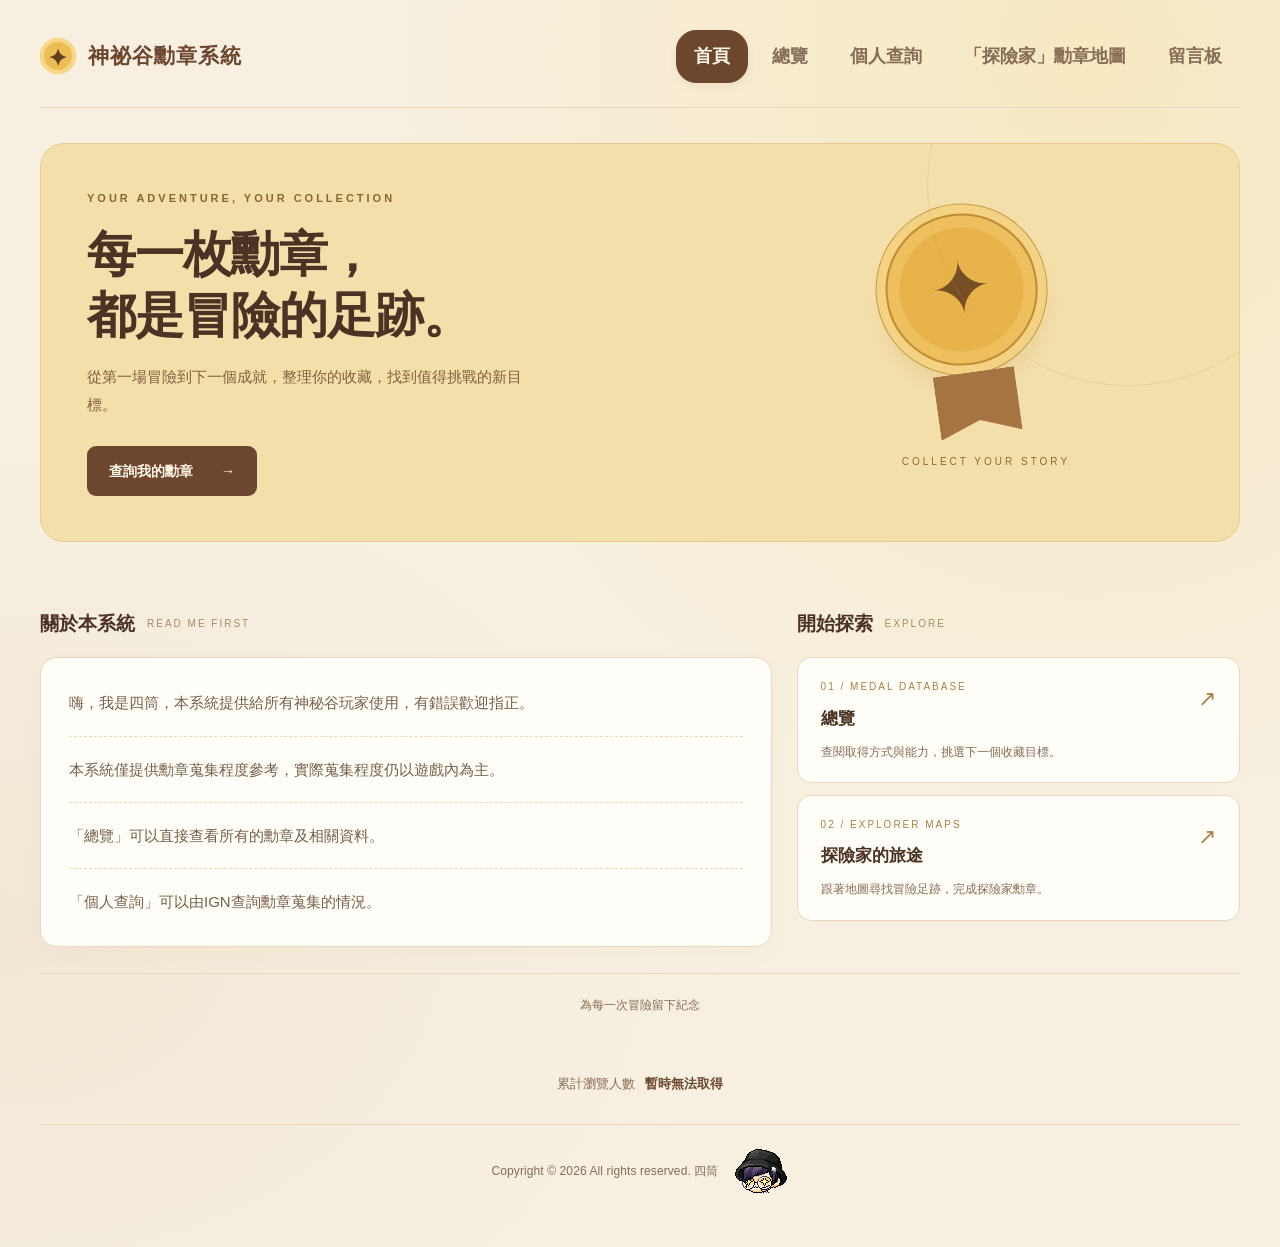
==== site/index.html @ df6f24a9 "Publish frontend only; keep backend private" ====
<!doctype html><html lang="zh-Hant"><head><meta charset="utf-8"><meta name="viewport" content="width=device-width,initial-scale=1"><title>首頁 · 神秘谷勳章</title><link rel="stylesheet" href="pages.css"><style>.intro{background:white;border:1px solid #dfe6dc;border-radius:12px;padding:20px 28px;margin-top:24px;max-width:1000px}.intro p{white-space:pre-wrap;color:#26352f;margin:16px 0}</style><script src="api-config.js"></script><link rel="stylesheet" href="theme.css"></head><body><main><div class="top"><span class="brand">神祕谷勳章系統</span><nav class="page-nav" aria-label="頁面切換"><a href="index.html" aria-current="page">首頁</a><a href="medals.html">總覽</a><a href="sheet-3.html">個人查詢</a><a href="sheet-4.html">「探險家」勳章地圖</a><a href="guestbook.html">留言板</a></nav></div><section class="home-hero"><div><div class="kicker">YOUR ADVENTURE, YOUR COLLECTION</div><h1>每一枚勳章，<br>都是冒險的足跡。</h1><p>從第一場冒險到下一個成就，整理你的收藏，找到值得挑戰的新目標。</p><a class="cta" href="sheet-3.html">查詢我的勳章 <span>→</span></a></div><div class="home-seal" aria-hidden="true"><div class="seal-face">✦</div><div class="seal-ribbon"></div><div class="seal-caption">COLLECT YOUR STORY</div></div></section><div class="home-layout"><div><h2 class="section-heading">關於本系統 <span>READ ME FIRST</span></h2><section class="intro" aria-label="說明"><p>嗨，我是四筒，本系統提供給所有神秘谷玩家使用，有錯誤歡迎指正。</p><p>本系統僅提供勳章蒐集程度參考，實際蒐集程度仍以遊戲內為主。</p><p>「總覽」可以直接查看所有的勳章及相關資料。</p><p>「個人查詢」可以由IGN查詢勳章蒐集的情況。</p></section></div><aside><h2 class="section-heading">開始探索 <span>EXPLORE</span></h2><div class="quick-links"><a class="quick-card" href="medals.html"><small>01 / MEDAL DATABASE</small><strong>總覽</strong><p>查閱取得方式與能力，挑選下一個收藏目標。</p></a><a class="quick-card" href="sheet-4.html"><small>02 / EXPLORER MAPS</small><strong>探險家的旅途</strong><p>跟著地圖尋找冒險足跡，完成探險家勳章。</p></a></div></aside></div><footer>為每一次冒險留下紀念</footer><!-- visitor-counter --><div class="visitor-counter" title="依瀏覽器識別累計；重新整理與切換頁面不重複計算。">累計瀏覽人數 <span id="visitor-count" aria-live="polite">載入中…</span></div><!-- /visitor-counter --><!-- copyright --><footer class="copyright-mark"><span class="copyright-text">Copyright &copy; 2026 All rights reserved. 四筒</span><img src="copyright.png" alt="四筒角色圖片" width="54" height="44" loading="lazy"></footer><!-- /copyright --></main><script src="site-features.js" defer></script></body></html>
---- site/pages.css ----
*{box-sizing:border-box}body{margin:0;background:#f4f6f2;color:#26352f;font-family:system-ui,"Microsoft JhengHei",sans-serif}main{max-width:1600px;margin:auto;padding:32px 24px}h1{margin:22px 0 12px;font-size:30px}p,footer{color:#637268;line-height:1.8}.top{display:flex;justify-content:space-between;align-items:center;gap:20px}.brand{font-size:13px;color:#527260;letter-spacing:2px}nav{display:flex;justify-content:flex-end;position:relative;z-index:10}summary{cursor:pointer;list-style:none;padding:11px 18px;background:white;border:1px solid #cbd7cb;border-radius:8px}.menu{position:absolute;right:0;top:48px;min-width:235px;background:white;padding:8px;box-shadow:0 10px 30px #26352f25;border:1px solid #dfe6dc;border-radius:10px}.menu a{display:block;padding:10px;border-radius:6px;color:#26352f;text-decoration:none}.menu a:hover,.menu a[aria-current]{background:#e9f0e6}.sheet{overflow:auto;background:white;border:1px solid #dfe6dc;border-radius:12px;margin-top:20px;max-height:78vh}table{border-collapse:collapse;font-size:14px}td{border:1px solid #e0e6dd;padding:10px;white-space:pre-wrap;min-width:64px;max-width:750px;vertical-align:top;line-height:1.65}tr:first-child td{background:#e9f0e6;font-weight:600}img{max-width:750px;height:auto;display:block;margin:6px 0}a{color:#326e50}input{font:inherit;padding:11px 14px;border:1px solid #cbd7cb;border-radius:8px;width:min(100%,480px)}footer{font-size:12px;margin-top:16px}@media(max-width:600px){main{padding:20px 12px}.brand{letter-spacing:0}h1{font-size:25px}img{max-width:85vw}}
---- site/theme.css ----
:root{color-scheme:light;--ink:#4b3225;--muted:#856d57;--line:#e7d8bf;--paper:#fffdf7;--gold:#e8ae36;--coffee:#6d462f}
body .table-wrap table,body.character-page .sheet table{font-size:16px}body .table-wrap th,body .table-wrap td,body.character-page .sheet th,body.character-page .sheet td{text-align:center;vertical-align:middle;line-height:1.85;padding:16px 18px}body .table-wrap th,body.character-page .sheet th{font-size:16px;font-weight:700}body.character-page #results td:last-child{white-space:pre-line;line-height:1.9}@media(max-width:520px){body .table-wrap table,body.character-page .sheet table{font-size:15px}body .table-wrap th,body.character-page .sheet th{font-size:15px}}
body h1.centered-page-title{text-align:center;font-size:44px;letter-spacing:2px;margin:32px 0 36px;line-height:1.4}@media(max-width:520px){body h1.centered-page-title{font-size:34px;margin:26px 0 28px}}
#body tr:first-child td,#results tr:first-child td{background:transparent;color:inherit;font-weight:inherit}#body tr:first-child td:nth-child(2),#results tr:first-child td:nth-child(2){font-weight:650}#body tr:first-child:hover td,#results tr:first-child:hover td{background:#fcf5e4}
html body{font-family:"Microsoft JhengHei","PingFang TC","Noto Sans TC","Segoe UI",sans-serif;font-size:15px;line-height:1.75;-webkit-font-smoothing:antialiased}body table{font-size:14px;letter-spacing:.15px}body th{font-weight:700;letter-spacing:.4px}body p{font-size:15px;line-height:1.9}body h1{font-weight:750;line-height:1.35}body .page-nav a{font-size:14px;font-weight:600}body input,body select,body button{font-family:inherit;font-size:14px}body .intro p{font-size:15px;line-height:1.95}footer.copyright-mark{flex-wrap:nowrap;white-space:nowrap;gap:12px}footer.copyright-mark .copyright-text{font-size:12px;line-height:1.5;letter-spacing:.1px}footer.copyright-mark img{flex:0 0 auto}.character-page main{max-width:1600px}.character-page .sheet{max-height:88vh;min-height:420px}.character-page .sheet table{width:100%;min-width:1150px}.character-page #results td:last-child{white-space:pre-line;min-width:130px;line-height:1.95;font-variant-numeric:tabular-nums}.character-page #results td:nth-child(4){min-width:340px;max-width:520px}@media(max-width:520px){footer.copyright-mark{gap:6px}footer.copyright-mark .copyright-text{font-size:9px;letter-spacing:0}footer.copyright-mark img{width:36px;height:auto}.character-page .sheet{min-height:340px}body .page-nav a{font-size:12px}body h1{line-height:1.4}}
.medal-picture{min-width:125px!important;width:145px;vertical-align:middle;text-align:center}.medal-picture img{display:block;width:auto;height:auto;max-width:180px;max-height:64px;margin:0 auto;image-rendering:pixelated}.table-wrap td:nth-child(2){min-width:180px;max-width:300px;white-space:normal;font-weight:650}.table-wrap td:nth-child(3){min-width:340px;max-width:550px;white-space:pre-wrap}#results td:nth-child(2){min-width:180px;font-weight:650}#results td:nth-child(3){min-width:100px}#results td:nth-child(4){min-width:320px}
.page-nav .nav-mascot{display:block;width:32px;height:32px;object-fit:contain;flex-shrink:0;margin:0 8px 0 0;image-rendering:pixelated}footer.copyright-mark{align-items:center;gap:16px;padding:24px 0 4px;border-top:1px solid var(--line);margin-top:28px;color:var(--muted)}.copyright-mark p{font-size:12px;line-height:1.7;margin:0}.copyright-mark .copyright-note{font-size:11px;color:#947b60;margin-top:3px}@media(max-width:520px){footer.copyright-mark{gap:12px}.copyright-mark p{font-size:10px}.page-nav .nav-mascot{margin-right:4px}}
.top{flex-wrap:wrap}.page-nav{display:flex;flex-wrap:wrap;justify-content:flex-end;align-items:center;gap:6px}.page-nav a{display:block;padding:10px 13px;border:1px solid transparent;border-radius:20px;color:var(--muted);text-decoration:none;font-size:13px;white-space:nowrap;transition:background .15s}.page-nav a:hover{background:#f1dfb9;color:var(--coffee)}.page-nav a[aria-current="page"]{background:#6d462f;color:#fff7e6;border-color:#6d462f;box-shadow:0 3px 8px #6d462f16}.copyright-mark{display:flex;justify-content:center;padding-top:24px;margin-top:14px}.copyright-mark img{width:54px;height:44px;max-width:100%;object-fit:contain;margin:0}main>.page-nav{padding-bottom:20px;border-bottom:1px solid var(--line);margin-bottom:25px}@media(max-width:1100px){.top .page-nav{width:100%;justify-content:flex-start}}@media(max-width:520px){.page-nav{justify-content:flex-start;gap:5px}.page-nav a{font-size:12px;padding:9px 11px}}
body{color:var(--ink);background:#f7f0e1;background-image:radial-gradient(ellipse at 85% 5%,#f9df9a70,transparent 48%),radial-gradient(ellipse at 0 75%,#e8d6bc50,transparent 40%);font-family:"Segoe UI","Microsoft JhengHei",sans-serif}
main{max-width:1440px;padding:30px 40px 50px;margin:auto}
.top{padding-bottom:24px;border-bottom:1px solid var(--line);margin-bottom:35px}
.brand,.eyebrow{font-weight:750;color:var(--coffee);font-size:11px;letter-spacing:2.5px;display:inline-flex;align-items:center;gap:12px}
.brand:before,.eyebrow:before{content:'✦';display:grid;place-items:center;width:36px;height:36px;border-radius:50%;background:#edbd56;color:#604020;font-size:23px;box-shadow:inset 0 0 0 4px #f7d88a}
h1{color:var(--ink);font-size:38px;letter-spacing:-1px;margin:22px 0 14px}p{color:var(--muted);line-height:1.9}a{color:#825a2d}nav{z-index:20}summary{background:#fffaf0;border:1px solid #dfcba9;border-radius:30px;padding:12px 22px;color:var(--coffee);font-weight:650;font-size:14px;box-shadow:0 3px 0 #dfcba940}summary:hover{background:#f9e8be}.menu{top:53px;background:#fffdf7;border-color:var(--line);padding:9px;border-radius:16px;box-shadow:0 16px 40px #69452920}.menu a{color:var(--ink);padding:12px 14px;border-radius:9px;font-size:14px}.menu a:hover,.menu a[aria-current]{background:#f7e7be;color:#6b451c}.menu a[aria-current]:after{content:' ·';color:#b87a1d}
.sheet,.table-wrap{border:1px solid var(--line);border-radius:16px;background:var(--paper);box-shadow:0 8px 30px #79502908;scrollbar-color:#d4bc97 #f8f1e3}
table{color:var(--ink)}th,thead th,tr:first-child td{background:#f1e5cd;color:#62492f;border-color:var(--line)}th,td{padding:15px 17px;border-color:#eee3cf;line-height:1.7}tbody tr:hover,tbody tr:hover td{background:#fcf5e4}tbody tr:nth-child(even){background:#fcf9f1}td:first-child{font-weight:650}
.toolbar,.filters,form#query{background:var(--paper);padding:22px;border:1px solid var(--line);border-radius:16px;box-shadow:0 6px 18px #79502906;gap:12px}
input,select{background:#fffcf5;border:1px solid #ddccae;border-radius:9px;padding:12px 15px;color:var(--ink);font:inherit;font-size:14px}input::placeholder{color:#a18a70}input:focus-visible,select:focus-visible,button:focus-visible,summary:focus-visible,a:focus-visible{outline:3px solid #d9a348;outline-offset:3px}button{background:var(--coffee);color:#fff7e6;border:1px solid var(--coffee);border-radius:9px;padding:12px 20px;font-weight:650;cursor:pointer;transition:background .15s,transform .15s}button:hover{background:#855838;transform:translateY(-1px)}button:disabled{transform:none}#reset{background:#f7ecd5;color:var(--coffee);border-color:#e2cfae}#reset:hover{background:#f1dfb9}.summary,#count,footer{color:var(--muted)}footer{border-top:1px solid var(--line);padding-top:18px;margin-top:26px}#message{color:#805d32;font-size:14px;padding:4px 0}#stats:not(:empty){background:#f2dfab;border-left:4px solid #b67b27;padding:18px 22px;border-radius:0 12px 12px 0;color:#634321;font-size:19px}#query label{font-size:14px;font-weight:700}#character{flex:1}#query button{min-width:130px}
.home-hero{display:grid;grid-template-columns:1.4fr 1fr;gap:30px;align-items:center;padding:45px 46px;background:#f3dfaa;border:1px solid #e5cb8f;border-radius:24px;position:relative;overflow:hidden;margin:0 0 35px}.home-hero:after{content:'';position:absolute;inset:-160px -90px auto auto;width:400px;height:400px;border:1px solid #c79c4f35;border-radius:50%;pointer-events:none}.kicker{font-size:11px;letter-spacing:3px;color:#8b672f;font-weight:750}.home-hero h1{font-size:49px;line-height:1.25;margin:16px 0}.home-hero p{font-size:15px;max-width:460px;margin-bottom:26px;color:#80613b}.cta{display:inline-flex;background:var(--coffee);color:#fff7e7;text-decoration:none;padding:13px 22px;border-radius:9px;font-size:14px;font-weight:700;gap:28px}.cta:hover{background:#855838}.hero-note{display:block;margin-top:16px;font-size:11px;letter-spacing:1px;color:#947348}.home-seal{justify-self:center;display:flex;flex-direction:column;align-items:center;position:relative;transform:rotate(-8deg)}.seal-face{width:152px;height:152px;border-radius:50%;background:#e7b34a;box-shadow:0 0 0 9px #f3d284,0 0 0 10px #c99a43,0 16px 22px #9b70252a,inset 0 0 0 12px #edbf5d;display:grid;place-items:center;border:2px solid #c28c34;color:#765024;font-family:Georgia,serif;font-size:74px}.seal-ribbon{width:82px;height:64px;background:#a67443;clip-path:polygon(0 0,100% 0,100% 100%,50% 76%,0 100%);margin-top:7px}.seal-caption{font-size:10px;letter-spacing:3px;color:#8d6931;margin-top:18px;transform:rotate(8deg)}
.section-heading{display:flex;align-items:center;gap:12px;font-size:19px;margin:30px 0 17px;color:var(--ink)}.section-heading span{font-size:10px;letter-spacing:2px;color:#a68b66;font-weight:500}.home-layout{display:grid;grid-template-columns:minmax(0,1.65fr) minmax(260px,1fr);gap:25px;align-items:start}.intro{max-width:none;background:var(--paper);border:1px solid var(--line);border-radius:17px;padding:12px 28px;margin:0;box-shadow:0 8px 26px #6a492907}.intro p{font-size:14px;margin:0;padding:18px 0;border-bottom:1px dashed #e7d9bd;color:#75604a;white-space:pre-wrap}.intro p:last-child{border:0}.quick-links{display:grid;gap:12px}.quick-card{display:block;background:var(--paper);border:1px solid var(--line);border-radius:14px;padding:20px 23px;text-decoration:none;position:relative;transition:transform .15s,box-shadow .15s}.quick-card:hover{transform:translateY(-3px);box-shadow:0 9px 22px #6d462f12}.quick-card small{display:block;color:#aa8245;font-size:10px;letter-spacing:2px;margin-bottom:8px}.quick-card strong{font-size:17px;color:var(--ink)}.quick-card p{font-size:12px;margin:8px 25px 0 0;line-height:1.7}.quick-card:after{content:'↗';position:absolute;right:23px;top:22px;color:#ac8246;font-size:22px}
@media(prefers-reduced-motion:reduce){*{transition:none!important}}@media(max-width:800px){main{padding:22px}.home-hero{padding:32px;grid-template-columns:1fr auto}.home-hero h1{font-size:38px}.seal-face{width:100px;height:100px;font-size:50px}.seal-ribbon{height:45px;width:60px}.home-layout{grid-template-columns:1fr}.home-seal{margin-right:10px}.seal-caption{display:none}}
@media(max-width:520px){main{padding:18px 14px 30px}.brand,.eyebrow{font-size:9px;letter-spacing:1px;gap:7px}.brand:before,.eyebrow:before{width:28px;height:28px;font-size:18px}.top{gap:8px;margin-bottom:24px;padding-bottom:18px}summary{padding:10px 14px;font-size:12px}.home-hero{padding:27px 23px;grid-template-columns:1fr}.home-hero h1{font-size:38px}.home-seal{display:none}h1{font-size:29px}.intro{padding:4px 21px}.home-layout{gap:16px}.section-heading span{font-size:9px}.toolbar,.filters,form#query{padding:16px}.filters>*{width:100%}#query label{width:100%}#query input{min-width:0;width:100%}#query button{width:100%}.menu{min-width:220px}}
body .brand,body .eyebrow{font-size:21px;letter-spacing:1px;font-weight:750}.character-page #message:empty{display:none}@media(max-width:520px){body .brand,body .eyebrow{font-size:18px;letter-spacing:.5px}}
body .page-nav a{font-size:18px;font-weight:650;padding:11px 17px;line-height:1.6}@media(max-width:520px){body .page-nav a{font-size:16px;padding:10px 13px}}
body main>footer:not(.copyright-mark){display:flex;align-items:center;justify-content:center;text-align:center;min-height:64px;padding:20px 0}body.character-page #stats:not(:empty){background:transparent;border:0;border-radius:0;padding:8px 0;margin:20px 0;font-size:15px;font-weight:600}.collection-summary{display:flex;justify-content:space-between;align-items:center;gap:12px;margin-bottom:10px;color:#65472f}.collection-bar{display:flex;width:100%;height:48px;border-radius:10px;overflow:hidden;background:#f2e7d5}.collection-segment{display:flex;align-items:center;justify-content:center;flex-shrink:0;min-width:0;color:white;font-size:15px;font-weight:650;white-space:nowrap}.collection-segment.owned{background:#2867a8}.collection-segment.missing{background:#b83f43}.collection-legend{display:flex;justify-content:space-between;flex-wrap:wrap;gap:8px;margin-top:9px;font-size:13px}.collection-legend[hidden],.collection-segment span[hidden]{display:none}.collection-legend .owned{color:#2867a8}.collection-legend .missing{color:#b83f43}@media(max-width:520px){.collection-segment{font-size:11px}.collection-bar{height:44px}.collection-legend{font-size:12px}}
.visitor-counter{display:flex;align-items:center;justify-content:center;gap:10px;color:#856d57;font-size:13px;padding:20px 0 0;margin-top:16px}.visitor-counter span{font-weight:700;color:#6d462f;font-variant-numeric:tabular-nums}.site-cursor{position:fixed;top:0;left:0;z-index:2147483647;pointer-events:none;max-width:none!important;width:auto!important;height:auto!important;margin:0!important;will-change:transform}.site-cursor[hidden]{display:none}@media(hover:hover) and (pointer:fine){html.custom-cursor-enabled,html.custom-cursor-enabled *{cursor:none!important}}
.character-page .stat-line{display:block}.character-page .ability-bonus{font-weight:800;color:#996b0c}
.character-page .filter-select{position:relative;min-width:130px}.character-page .filter-select select{display:block;width:100%;appearance:none;padding-right:36px}.character-page .filter-select:after{content:"";position:absolute;right:15px;top:50%;width:7px;height:7px;border-right:2px solid #6d462f;border-bottom:2px solid #6d462f;transform:translateY(-65%) rotate(45deg);pointer-events:none}.character-page .filter-select.is-all select{color:transparent}.character-page .filter-select select option{color:#4b3225}.character-page .filter-select-label{display:none;position:absolute;left:15px;top:50%;transform:translateY(-50%);font-size:14px;color:#4b3225;pointer-events:none;white-space:nowrap}.character-page .filter-select.is-all .filter-select-label{display:block}@media(max-width:520px){.character-page .filter-select{width:100%}}
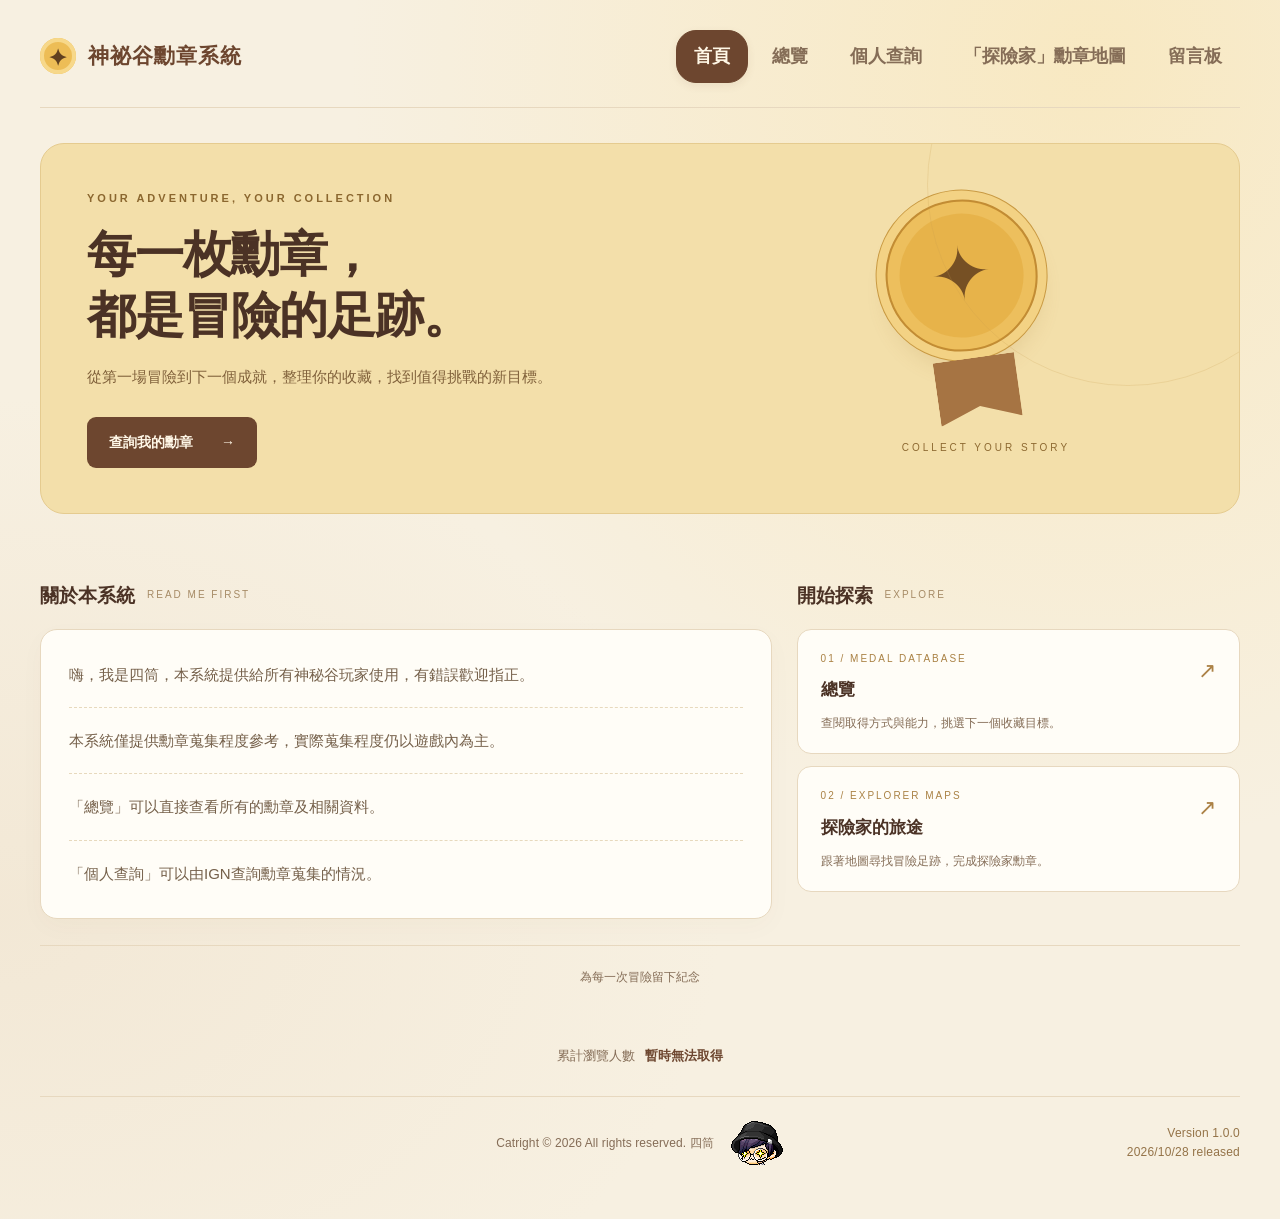
==== commit c817084a: "Update hero text layout and release footer" ====
--- a/site/index.html
+++ b/site/index.html
@@ -1 +1 @@
-<!doctype html><html lang="zh-Hant"><head><meta charset="utf-8"><meta name="viewport" content="width=device-width,initial-scale=1"><title>首頁 · 神秘谷勳章</title><link rel="stylesheet" href="pages.css"><style>.intro{background:white;border:1px solid #dfe6dc;border-radius:12px;padding:20px 28px;margin-top:24px;max-width:1000px}.intro p{white-space:pre-wrap;color:#26352f;margin:16px 0}</style><script src="api-config.js"></script><link rel="stylesheet" href="theme.css"></head><body><main><div class="top"><span class="brand">神祕谷勳章系統</span><nav class="page-nav" aria-label="頁面切換"><a href="index.html" aria-current="page">首頁</a><a href="medals.html">總覽</a><a href="sheet-3.html">個人查詢</a><a href="sheet-4.html">「探險家」勳章地圖</a><a href="guestbook.html">留言板</a></nav></div><section class="home-hero"><div><div class="kicker">YOUR ADVENTURE, YOUR COLLECTION</div><h1>每一枚勳章，<br>都是冒險的足跡。</h1><p>從第一場冒險到下一個成就，整理你的收藏，找到值得挑戰的新目標。</p><a class="cta" href="sheet-3.html">查詢我的勳章 <span>→</span></a></div><div class="home-seal" aria-hidden="true"><div class="seal-face">✦</div><div class="seal-ribbon"></div><div class="seal-caption">COLLECT YOUR STORY</div></div></section><div class="home-layout"><div><h2 class="section-heading">關於本系統 <span>READ ME FIRST</span></h2><section class="intro" aria-label="說明"><p>嗨，我是四筒，本系統提供給所有神秘谷玩家使用，有錯誤歡迎指正。</p><p>本系統僅提供勳章蒐集程度參考，實際蒐集程度仍以遊戲內為主。</p><p>「總覽」可以直接查看所有的勳章及相關資料。</p><p>「個人查詢」可以由IGN查詢勳章蒐集的情況。</p></section></div><aside><h2 class="section-heading">開始探索 <span>EXPLORE</span></h2><div class="quick-links"><a class="quick-card" href="medals.html"><small>01 / MEDAL DATABASE</small><strong>總覽</strong><p>查閱取得方式與能力，挑選下一個收藏目標。</p></a><a class="quick-card" href="sheet-4.html"><small>02 / EXPLORER MAPS</small><strong>探險家的旅途</strong><p>跟著地圖尋找冒險足跡，完成探險家勳章。</p></a></div></aside></div><footer>為每一次冒險留下紀念</footer><!-- visitor-counter --><div class="visitor-counter" title="依瀏覽器識別累計；重新整理與切換頁面不重複計算。">累計瀏覽人數 <span id="visitor-count" aria-live="polite">載入中…</span></div><!-- /visitor-counter --><!-- copyright --><footer class="copyright-mark"><span class="copyright-text">Copyright &copy; 2026 All rights reserved. 四筒</span><img src="copyright.png" alt="四筒角色圖片" width="54" height="44" loading="lazy"></footer><!-- /copyright --></main><script src="site-features.js" defer></script></body></html>+<!doctype html><html lang="zh-Hant"><head><meta charset="utf-8"><meta name="viewport" content="width=device-width,initial-scale=1"><title>首頁 · 神秘谷勳章</title><link rel="stylesheet" href="pages.css"><style>.intro{background:white;border:1px solid #dfe6dc;border-radius:12px;padding:20px 28px;margin-top:24px;max-width:1000px}.intro p{white-space:pre-wrap;color:#26352f;margin:16px 0}</style><link rel="icon" type="image/png" href="copyright.png"><script src="api-config.js"></script><link rel="stylesheet" href="theme.css?v=08a645b34d63"></head><body><main><div class="top"><span class="brand">神祕谷勳章系統</span><nav class="page-nav" aria-label="頁面切換"><a href="index.html" aria-current="page">首頁</a><a href="medals.html">總覽</a><a href="sheet-3.html">個人查詢</a><a href="sheet-4.html">「探險家」勳章地圖</a><a href="guestbook.html">留言板</a></nav></div><section class="home-hero"><div><div class="kicker">YOUR ADVENTURE, YOUR COLLECTION</div><h1>每一枚勳章，<br>都是冒險的足跡。</h1><p>從第一場冒險到下一個成就，整理你的收藏，找到值得挑戰的新目標。</p><a class="cta" href="sheet-3.html">查詢我的勳章 <span>→</span></a></div><div class="home-seal" aria-hidden="true"><div class="seal-face">✦</div><div class="seal-ribbon"></div><div class="seal-caption">COLLECT YOUR STORY</div></div></section><div class="home-layout"><div><h2 class="section-heading">關於本系統 <span>READ ME FIRST</span></h2><section class="intro" aria-label="說明"><p>嗨，我是四筒，本系統提供給所有神秘谷玩家使用，有錯誤歡迎指正。</p><p>本系統僅提供勳章蒐集程度參考，實際蒐集程度仍以遊戲內為主。</p><p>「總覽」可以直接查看所有的勳章及相關資料。</p><p>「個人查詢」可以由IGN查詢勳章蒐集的情況。</p></section></div><aside><h2 class="section-heading">開始探索 <span>EXPLORE</span></h2><div class="quick-links"><a class="quick-card" href="medals.html"><small>01 / MEDAL DATABASE</small><strong>總覽</strong><p>查閱取得方式與能力，挑選下一個收藏目標。</p></a><a class="quick-card" href="sheet-4.html"><small>02 / EXPLORER MAPS</small><strong>探險家的旅途</strong><p>跟著地圖尋找冒險足跡，完成探險家勳章。</p></a></div></aside></div><footer>為每一次冒險留下紀念</footer><!-- visitor-counter --><div class="visitor-counter" title="依瀏覽器識別累計；重新整理與切換頁面不重複計算。">累計瀏覽人數 <span id="visitor-count" aria-live="polite">載入中…</span></div><!-- /visitor-counter --><!-- copyright --><footer class="copyright-mark"><span class="copyright-text">Catright &copy; 2026 All rights reserved. 四筒</span><img src="copyright.png" alt="四筒角色圖片" width="54" height="44" loading="lazy"><div class="version-mark">Version 1.0.0<br>2026/10/28 released</div></footer><!-- /copyright --></main><script src="site-features.js?v=1f03819410ff" defer></script></body></html>
--- a/site/theme.css
+++ b/site/theme.css
@@ -26,3 +26,15 @@
 .visitor-counter{display:flex;align-items:center;justify-content:center;gap:10px;color:#856d57;font-size:13px;padding:20px 0 0;margin-top:16px}.visitor-counter span{font-weight:700;color:#6d462f;font-variant-numeric:tabular-nums}.site-cursor{position:fixed;top:0;left:0;z-index:2147483647;pointer-events:none;max-width:none!important;width:auto!important;height:auto!important;margin:0!important;will-change:transform}.site-cursor[hidden]{display:none}@media(hover:hover) and (pointer:fine){html.custom-cursor-enabled,html.custom-cursor-enabled *{cursor:none!important}}
 .character-page .stat-line{display:block}.character-page .ability-bonus{font-weight:800;color:#996b0c}
 .character-page .filter-select{position:relative;min-width:130px}.character-page .filter-select select{display:block;width:100%;appearance:none;padding-right:36px}.character-page .filter-select:after{content:"";position:absolute;right:15px;top:50%;width:7px;height:7px;border-right:2px solid #6d462f;border-bottom:2px solid #6d462f;transform:translateY(-65%) rotate(45deg);pointer-events:none}.character-page .filter-select.is-all select{color:transparent}.character-page .filter-select select option{color:#4b3225}.character-page .filter-select-label{display:none;position:absolute;left:15px;top:50%;transform:translateY(-50%);font-size:14px;color:#4b3225;pointer-events:none;white-space:nowrap}.character-page .filter-select.is-all .filter-select-label{display:block}@media(max-width:520px){.character-page .filter-select{width:100%}}
+.visitor-counter #visitor-count{display:inline-flex;align-items:center;gap:2px;position:relative;min-height:21px}
+.visitor-counter img.visitor-digit{display:block;width:18px;height:21px;max-width:none;margin:0;image-rendering:pixelated}
+.visitor-counter .visitor-count-text{position:absolute;width:1px;height:1px;padding:0;margin:-1px;overflow:hidden;clip:rect(0,0,0,0);white-space:nowrap;border:0}
+
+/* Give the hero description the full available card width. */
+.home-hero p{width:max-content;max-width:calc(100vw - 176px)}
+@media(max-width:520px){.home-hero p{width:auto;max-width:100%}}
+
+.version-mark{text-align:right;color:#947348;font-size:12px;line-height:1.6;margin-top:14px;letter-spacing:.2px}
+
+footer.copyright-mark{position:relative}.copyright-mark .version-mark{position:absolute;right:0;top:calc(50% + 10px);transform:translateY(-50%);margin:0}
+@media(max-width:600px){footer.copyright-mark{justify-content:flex-start;gap:6px}.copyright-mark .version-mark{font-size:9px}footer.copyright-mark .copyright-text{font-size:9px}footer.copyright-mark img{width:30px;height:30px}}
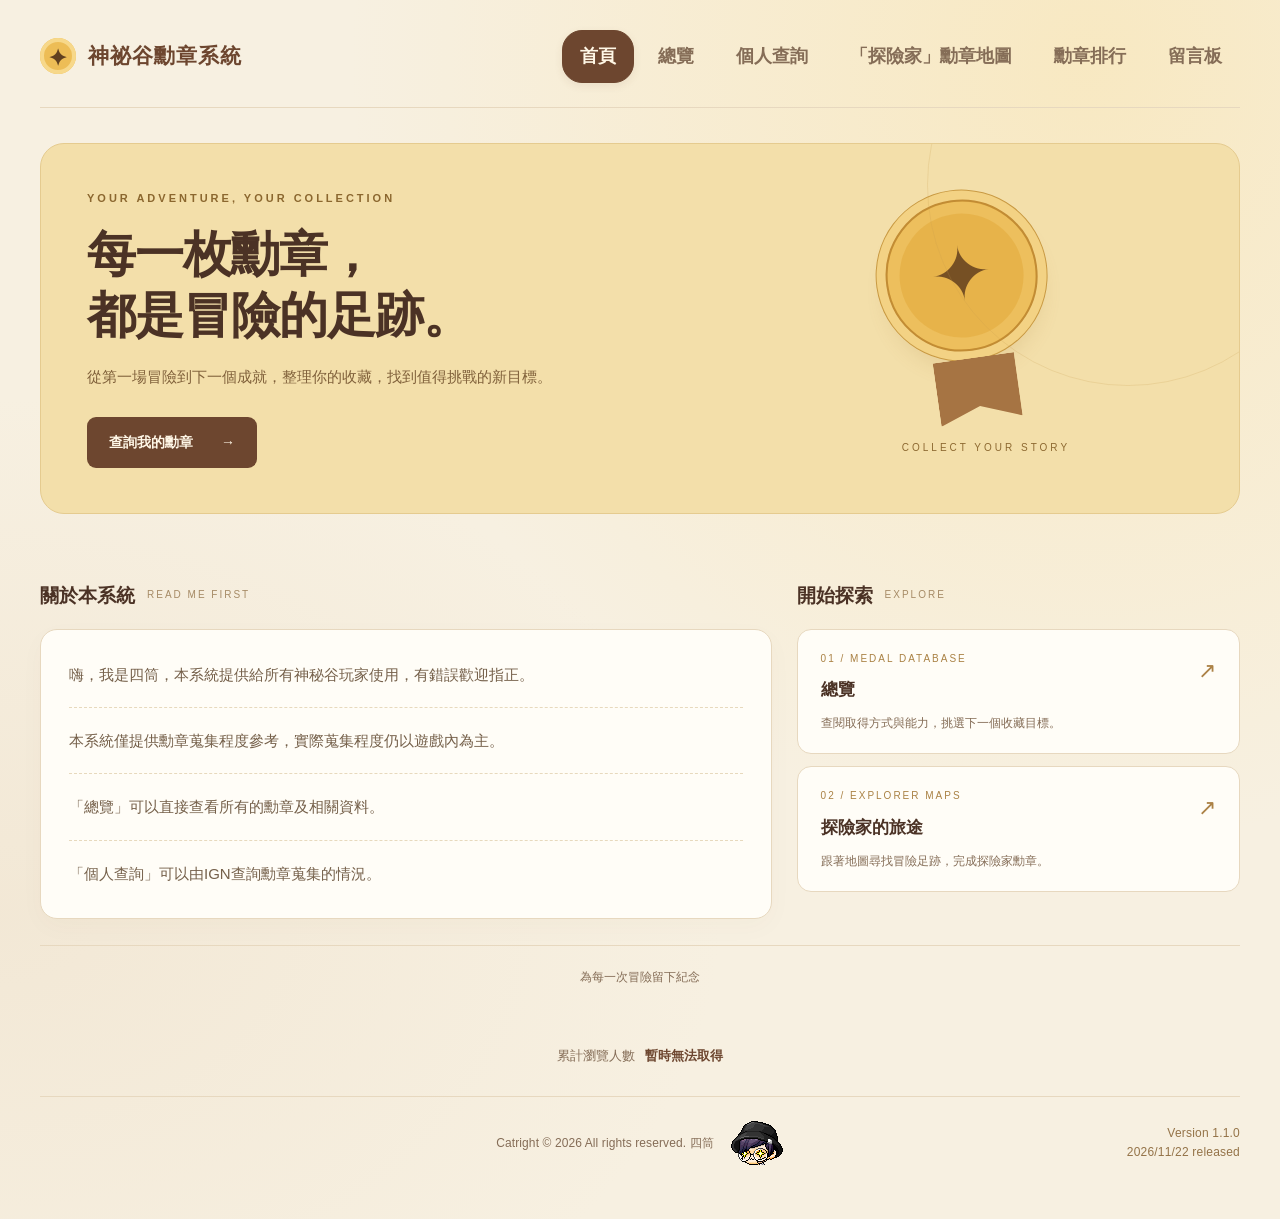
==== commit 4f9de454: "Release v1.1.0 with medal rankings and podium portraits" ====
--- a/site/index.html
+++ b/site/index.html
@@ -1 +1 @@
-<!doctype html><html lang="zh-Hant"><head><meta charset="utf-8"><meta name="viewport" content="width=device-width,initial-scale=1"><title>首頁 · 神秘谷勳章</title><link rel="stylesheet" href="pages.css"><style>.intro{background:white;border:1px solid #dfe6dc;border-radius:12px;padding:20px 28px;margin-top:24px;max-width:1000px}.intro p{white-space:pre-wrap;color:#26352f;margin:16px 0}</style><link rel="icon" type="image/png" href="copyright.png"><script src="api-config.js"></script><link rel="stylesheet" href="theme.css?v=08a645b34d63"></head><body><main><div class="top"><span class="brand">神祕谷勳章系統</span><nav class="page-nav" aria-label="頁面切換"><a href="index.html" aria-current="page">首頁</a><a href="medals.html">總覽</a><a href="sheet-3.html">個人查詢</a><a href="sheet-4.html">「探險家」勳章地圖</a><a href="guestbook.html">留言板</a></nav></div><section class="home-hero"><div><div class="kicker">YOUR ADVENTURE, YOUR COLLECTION</div><h1>每一枚勳章，<br>都是冒險的足跡。</h1><p>從第一場冒險到下一個成就，整理你的收藏，找到值得挑戰的新目標。</p><a class="cta" href="sheet-3.html">查詢我的勳章 <span>→</span></a></div><div class="home-seal" aria-hidden="true"><div class="seal-face">✦</div><div class="seal-ribbon"></div><div class="seal-caption">COLLECT YOUR STORY</div></div></section><div class="home-layout"><div><h2 class="section-heading">關於本系統 <span>READ ME FIRST</span></h2><section class="intro" aria-label="說明"><p>嗨，我是四筒，本系統提供給所有神秘谷玩家使用，有錯誤歡迎指正。</p><p>本系統僅提供勳章蒐集程度參考，實際蒐集程度仍以遊戲內為主。</p><p>「總覽」可以直接查看所有的勳章及相關資料。</p><p>「個人查詢」可以由IGN查詢勳章蒐集的情況。</p></section></div><aside><h2 class="section-heading">開始探索 <span>EXPLORE</span></h2><div class="quick-links"><a class="quick-card" href="medals.html"><small>01 / MEDAL DATABASE</small><strong>總覽</strong><p>查閱取得方式與能力，挑選下一個收藏目標。</p></a><a class="quick-card" href="sheet-4.html"><small>02 / EXPLORER MAPS</small><strong>探險家的旅途</strong><p>跟著地圖尋找冒險足跡，完成探險家勳章。</p></a></div></aside></div><footer>為每一次冒險留下紀念</footer><!-- visitor-counter --><div class="visitor-counter" title="依瀏覽器識別累計；重新整理與切換頁面不重複計算。">累計瀏覽人數 <span id="visitor-count" aria-live="polite">載入中…</span></div><!-- /visitor-counter --><!-- copyright --><footer class="copyright-mark"><span class="copyright-text">Catright &copy; 2026 All rights reserved. 四筒</span><img src="copyright.png" alt="四筒角色圖片" width="54" height="44" loading="lazy"><div class="version-mark">Version 1.0.0<br>2026/10/28 released</div></footer><!-- /copyright --></main><script src="site-features.js?v=1f03819410ff" defer></script></body></html>+<!doctype html><html lang="zh-Hant"><head><meta charset="utf-8"><meta name="viewport" content="width=device-width,initial-scale=1"><title>神祕谷勳章查詢系統</title><link rel="stylesheet" href="pages.css"><style>.intro{background:white;border:1px solid #dfe6dc;border-radius:12px;padding:20px 28px;margin-top:24px;max-width:1000px}.intro p{white-space:pre-wrap;color:#26352f;margin:16px 0}</style><link rel="icon" type="image/png" href="copyright.png"><script src="api-config.js"></script><link rel="stylesheet" href="theme.css?v=3b5bdf1fcc5e"></head><body><main><div class="top"><span class="brand">神祕谷勳章系統</span><nav class="page-nav" aria-label="頁面切換"><a href="index.html" aria-current="page">首頁</a><a href="medals.html">總覽</a><a href="sheet-3.html">個人查詢</a><a href="sheet-4.html">「探險家」勳章地圖</a><a href="rankings.html">勳章排行</a><a href="guestbook.html">留言板</a></nav></div><section class="home-hero"><div><div class="kicker">YOUR ADVENTURE, YOUR COLLECTION</div><h1>每一枚勳章，<br>都是冒險的足跡。</h1><p>從第一場冒險到下一個成就，整理你的收藏，找到值得挑戰的新目標。</p><a class="cta" href="sheet-3.html">查詢我的勳章 <span>→</span></a></div><div class="home-seal" aria-hidden="true"><div class="seal-face">✦</div><div class="seal-ribbon"></div><div class="seal-caption">COLLECT YOUR STORY</div></div></section><div class="home-layout"><div><h2 class="section-heading">關於本系統 <span>READ ME FIRST</span></h2><section class="intro" aria-label="說明"><p>嗨，我是四筒，本系統提供給所有神秘谷玩家使用，有錯誤歡迎指正。</p><p>本系統僅提供勳章蒐集程度參考，實際蒐集程度仍以遊戲內為主。</p><p>「總覽」可以直接查看所有的勳章及相關資料。</p><p>「個人查詢」可以由IGN查詢勳章蒐集的情況。</p></section></div><aside><h2 class="section-heading">開始探索 <span>EXPLORE</span></h2><div class="quick-links"><a class="quick-card" href="medals.html"><small>01 / MEDAL DATABASE</small><strong>總覽</strong><p>查閱取得方式與能力，挑選下一個收藏目標。</p></a><a class="quick-card" href="sheet-4.html"><small>02 / EXPLORER MAPS</small><strong>探險家的旅途</strong><p>跟著地圖尋找冒險足跡，完成探險家勳章。</p></a></div></aside></div><footer>為每一次冒險留下紀念</footer><!-- visitor-counter --><div class="visitor-counter" title="依瀏覽器識別累計；重新整理與切換頁面不重複計算。">累計瀏覽人數 <span id="visitor-count" aria-live="polite">載入中…</span></div><!-- /visitor-counter --><!-- copyright --><footer class="copyright-mark"><span class="copyright-text">Catright &copy; 2026 All rights reserved. 四筒</span><img src="copyright.png" alt="四筒角色圖片" width="54" height="44" loading="lazy"><div class="version-mark">Version 1.1.0<br>2026/11/22 released</div></footer><!-- /copyright --></main><script src="site-features.js?v=1f03819410ff" defer></script></body></html>
--- a/site/theme.css
+++ b/site/theme.css
@@ -38,3 +38,11 @@
 
 footer.copyright-mark{position:relative}.copyright-mark .version-mark{position:absolute;right:0;top:calc(50% + 10px);transform:translateY(-50%);margin:0}
 @media(max-width:600px){footer.copyright-mark{justify-content:flex-start;gap:6px}.copyright-mark .version-mark{font-size:9px}footer.copyright-mark .copyright-text{font-size:9px}footer.copyright-mark img{width:30px;height:30px}}
+
+@media(min-width:761px) and (max-width:1100px){.overview-top{flex-wrap:nowrap;gap:12px}.overview-top .brand{font-size:18px;letter-spacing:0;white-space:nowrap}.overview-top .page-nav{width:auto;flex-wrap:nowrap;margin-left:auto;gap:2px}.overview-top .page-nav a{font-size:13px;padding:9px 8px}}
+
+.overview-page .table-wrap table{table-layout:fixed;width:100%;min-width:0}
+.overview-page .table-wrap th,.overview-page .table-wrap td{min-width:0;max-width:none;white-space:normal;overflow-wrap:anywhere;padding:12px 6px;text-align:center;vertical-align:middle}
+.overview-page .table-wrap th:nth-child(1){width:6%}.overview-page .table-wrap th:nth-child(2){width:15%}.overview-page .table-wrap th:nth-child(3){width:29%}.overview-page .table-wrap th:nth-child(4),.overview-page .table-wrap th:nth-child(5){width:7%}.overview-page .table-wrap th:nth-child(6),.overview-page .table-wrap th:nth-child(7){width:8%}.overview-page .table-wrap th:nth-child(8){width:20%}
+.overview-abilities span{display:block}.overview-abilities .ability-bonus{font-weight:800;color:#996b0c}
+@media(max-width:850px){.overview-page .table-wrap table{font-size:12px}.overview-page .table-wrap th,.overview-page .table-wrap td{padding:10px 3px;letter-spacing:0}.overview-page .medal-picture img{max-width:100%;height:auto}}
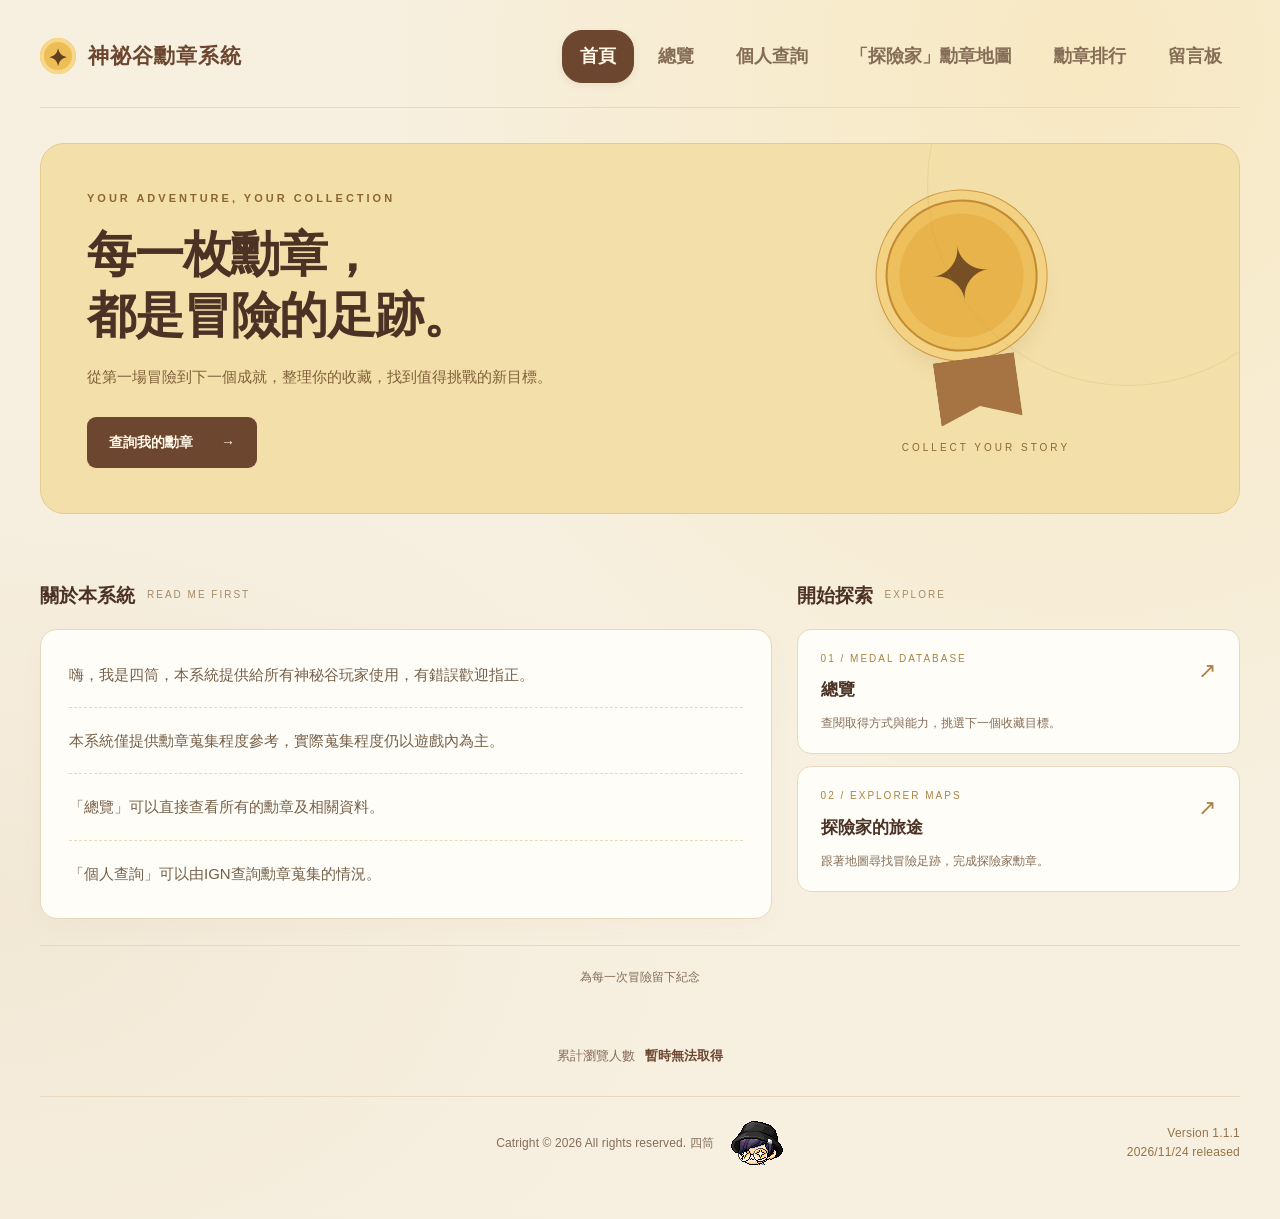
==== commit 1f2f7e12: "Release v1.1.1 with character portraits category chart and medal correction" ====
--- a/site/index.html
+++ b/site/index.html
@@ -1 +1 @@
-<!doctype html><html lang="zh-Hant"><head><meta charset="utf-8"><meta name="viewport" content="width=device-width,initial-scale=1"><title>神祕谷勳章查詢系統</title><link rel="stylesheet" href="pages.css"><style>.intro{background:white;border:1px solid #dfe6dc;border-radius:12px;padding:20px 28px;margin-top:24px;max-width:1000px}.intro p{white-space:pre-wrap;color:#26352f;margin:16px 0}</style><link rel="icon" type="image/png" href="copyright.png"><script src="api-config.js"></script><link rel="stylesheet" href="theme.css?v=3b5bdf1fcc5e"></head><body><main><div class="top"><span class="brand">神祕谷勳章系統</span><nav class="page-nav" aria-label="頁面切換"><a href="index.html" aria-current="page">首頁</a><a href="medals.html">總覽</a><a href="sheet-3.html">個人查詢</a><a href="sheet-4.html">「探險家」勳章地圖</a><a href="rankings.html">勳章排行</a><a href="guestbook.html">留言板</a></nav></div><section class="home-hero"><div><div class="kicker">YOUR ADVENTURE, YOUR COLLECTION</div><h1>每一枚勳章，<br>都是冒險的足跡。</h1><p>從第一場冒險到下一個成就，整理你的收藏，找到值得挑戰的新目標。</p><a class="cta" href="sheet-3.html">查詢我的勳章 <span>→</span></a></div><div class="home-seal" aria-hidden="true"><div class="seal-face">✦</div><div class="seal-ribbon"></div><div class="seal-caption">COLLECT YOUR STORY</div></div></section><div class="home-layout"><div><h2 class="section-heading">關於本系統 <span>READ ME FIRST</span></h2><section class="intro" aria-label="說明"><p>嗨，我是四筒，本系統提供給所有神秘谷玩家使用，有錯誤歡迎指正。</p><p>本系統僅提供勳章蒐集程度參考，實際蒐集程度仍以遊戲內為主。</p><p>「總覽」可以直接查看所有的勳章及相關資料。</p><p>「個人查詢」可以由IGN查詢勳章蒐集的情況。</p></section></div><aside><h2 class="section-heading">開始探索 <span>EXPLORE</span></h2><div class="quick-links"><a class="quick-card" href="medals.html"><small>01 / MEDAL DATABASE</small><strong>總覽</strong><p>查閱取得方式與能力，挑選下一個收藏目標。</p></a><a class="quick-card" href="sheet-4.html"><small>02 / EXPLORER MAPS</small><strong>探險家的旅途</strong><p>跟著地圖尋找冒險足跡，完成探險家勳章。</p></a></div></aside></div><footer>為每一次冒險留下紀念</footer><!-- visitor-counter --><div class="visitor-counter" title="依瀏覽器識別累計；重新整理與切換頁面不重複計算。">累計瀏覽人數 <span id="visitor-count" aria-live="polite">載入中…</span></div><!-- /visitor-counter --><!-- copyright --><footer class="copyright-mark"><span class="copyright-text">Catright &copy; 2026 All rights reserved. 四筒</span><img src="copyright.png" alt="四筒角色圖片" width="54" height="44" loading="lazy"><div class="version-mark">Version 1.1.0<br>2026/11/22 released</div></footer><!-- /copyright --></main><script src="site-features.js?v=1f03819410ff" defer></script></body></html>+<!doctype html><html lang="zh-Hant"><head><meta charset="utf-8"><meta name="viewport" content="width=device-width,initial-scale=1"><title>神祕谷勳章查詢系統</title><link rel="stylesheet" href="pages.css"><style>.intro{background:white;border:1px solid #dfe6dc;border-radius:12px;padding:20px 28px;margin-top:24px;max-width:1000px}.intro p{white-space:pre-wrap;color:#26352f;margin:16px 0}</style><link rel="icon" type="image/png" href="copyright.png"><script src="api-config.js"></script><link rel="stylesheet" href="theme.css?v=d408a74f79b0"></head><body><main><div class="top"><span class="brand">神祕谷勳章系統</span><nav class="page-nav" aria-label="頁面切換"><a href="index.html" aria-current="page">首頁</a><a href="medals.html">總覽</a><a href="sheet-3.html">個人查詢</a><a href="sheet-4.html">「探險家」勳章地圖</a><a href="rankings.html">勳章排行</a><a href="guestbook.html">留言板</a></nav></div><section class="home-hero"><div><div class="kicker">YOUR ADVENTURE, YOUR COLLECTION</div><h1>每一枚勳章，<br>都是冒險的足跡。</h1><p>從第一場冒險到下一個成就，整理你的收藏，找到值得挑戰的新目標。</p><a class="cta" href="sheet-3.html">查詢我的勳章 <span>→</span></a></div><div class="home-seal" aria-hidden="true"><div class="seal-face">✦</div><div class="seal-ribbon"></div><div class="seal-caption">COLLECT YOUR STORY</div></div></section><div class="home-layout"><div><h2 class="section-heading">關於本系統 <span>READ ME FIRST</span></h2><section class="intro" aria-label="說明"><p>嗨，我是四筒，本系統提供給所有神秘谷玩家使用，有錯誤歡迎指正。</p><p>本系統僅提供勳章蒐集程度參考，實際蒐集程度仍以遊戲內為主。</p><p>「總覽」可以直接查看所有的勳章及相關資料。</p><p>「個人查詢」可以由IGN查詢勳章蒐集的情況。</p></section></div><aside><h2 class="section-heading">開始探索 <span>EXPLORE</span></h2><div class="quick-links"><a class="quick-card" href="medals.html"><small>01 / MEDAL DATABASE</small><strong>總覽</strong><p>查閱取得方式與能力，挑選下一個收藏目標。</p></a><a class="quick-card" href="sheet-4.html"><small>02 / EXPLORER MAPS</small><strong>探險家的旅途</strong><p>跟著地圖尋找冒險足跡，完成探險家勳章。</p></a></div></aside></div><footer>為每一次冒險留下紀念</footer><!-- visitor-counter --><div class="visitor-counter" title="依瀏覽器識別累計；重新整理與切換頁面不重複計算。">累計瀏覽人數 <span id="visitor-count" aria-live="polite">載入中…</span></div><!-- /visitor-counter --><!-- copyright --><footer class="copyright-mark"><span class="copyright-text">Catright &copy; 2026 All rights reserved. 四筒</span><img src="copyright.png" alt="四筒角色圖片" width="54" height="44" loading="lazy"><div class="version-mark">Version 1.1.1<br>2026/11/24 released</div></footer><!-- /copyright --></main><script src="site-features.js?v=1f03819410ff" defer></script></body></html>
--- a/site/theme.css
+++ b/site/theme.css
@@ -46,3 +46,24 @@
 .overview-page .table-wrap th:nth-child(1){width:6%}.overview-page .table-wrap th:nth-child(2){width:15%}.overview-page .table-wrap th:nth-child(3){width:29%}.overview-page .table-wrap th:nth-child(4),.overview-page .table-wrap th:nth-child(5){width:7%}.overview-page .table-wrap th:nth-child(6),.overview-page .table-wrap th:nth-child(7){width:8%}.overview-page .table-wrap th:nth-child(8){width:20%}
 .overview-abilities span{display:block}.overview-abilities .ability-bonus{font-weight:800;color:#996b0c}
 @media(max-width:850px){.overview-page .table-wrap table{font-size:12px}.overview-page .table-wrap th,.overview-page .table-wrap td{padding:10px 3px;letter-spacing:0}.overview-page .medal-picture img{max-width:100%;height:auto}}
+
+.character-overview.has-character{display:grid;grid-template-columns:minmax(0,1fr) 180px;gap:24px;align-items:center}.character-controls{min-width:0}.character-portrait{display:flex;flex-direction:column;align-items:center;justify-content:center;gap:16px;text-align:center;padding:20px 8px}.character-portrait[hidden]{display:none}.character-portrait strong{font-size:21px;color:var(--coffee);overflow-wrap:anywhere}.character-portrait img{display:block;width:auto;height:auto;max-width:100%;margin:0;zoom:1.25;image-rendering:pixelated}.character-page .collection-summary{justify-content:flex-end}
+@media(max-width:700px){.character-overview.has-character{grid-template-columns:minmax(0,1fr) 110px;gap:12px}.character-portrait{padding:12px 0}.character-portrait img{zoom:1}.character-portrait strong{font-size:17px}}
+@media(max-width:480px){.character-overview.has-character{grid-template-columns:minmax(0,1fr)}.character-portrait{grid-row:1;padding:14px 0 0}.character-portrait strong{font-size:19px}}
+
+.character-page form#query label,.character-page form#query input,.character-page form#query button{font-size:18px}.character-page form#query label{font-weight:600}
+.character-page .character-portrait{border:1px solid #e5cda7;border-radius:18px;background:#fffdf7;padding:22px 12px}
+@media(max-width:520px){.character-page form#query label,.character-page form#query input,.character-page form#query button{font-size:17px}.character-page .character-portrait{padding:18px 12px}}
+
+.ranking-character-link,.podium-name{color:inherit;text-decoration:none}.ranking-character-link:hover,.podium-name:hover{text-decoration:underline;text-underline-offset:4px;color:var(--coffee)}.ranking-character-link:focus-visible,.podium-name:focus-visible{outline:2px solid #c49135;outline-offset:4px;border-radius:3px}
+
+.character-page #stats{position:relative}.category-chart{display:none;position:absolute;top:100%;left:0;width:100%;z-index:40;max-height:none;overflow:visible;background:#fffdf7;border:1px solid #e5cda7;border-radius:16px;padding:20px 22px;box-shadow:0 12px 32px #5e41252b;color:#65472f;font-weight:400}
+#stats:hover .category-chart,#stats:focus-within .category-chart{display:block}
+.category-chart h2{font-size:18px;margin:0 0 10px;font-weight:700}.category-chart-key{display:flex;justify-content:flex-end;gap:18px;margin-bottom:16px;font-size:13px}.category-chart-key span:before{content:'';display:inline-block;width:10px;height:10px;border-radius:3px;background:currentColor;margin-right:6px}.category-chart .owned{color:#2867a8}.category-chart .missing{color:#b83f43}
+.category-chart-row{display:grid;grid-template-columns:58px minmax(0,1fr) 86px;align-items:center;gap:12px;margin:12px 0;font-size:14px}.category-chart-track{display:flex;min-width:0;height:20px;border-radius:5px;overflow:hidden}.category-chart-segment{display:block;flex-shrink:0;height:100%}.category-chart-segment.owned{background:#2867a8}.category-chart-segment.missing{background:#b83f43}.category-chart-counts{text-align:right;white-space:nowrap;font-variant-numeric:tabular-nums;font-size:13px}.category-chart-label{overflow-wrap:anywhere}
+@media(max-width:520px){.category-chart{padding:16px 12px;max-height:none}.category-chart-row{grid-template-columns:42px minmax(0,1fr) 72px;gap:7px;font-size:12px}.category-chart-counts{font-size:12px}.category-chart h2{font-size:16px}}
+
+.category-chart .category-complete .owned,.category-chart .category-complete .category-chart-label{color:#35835a}.category-chart .category-complete .category-chart-segment.owned{background:#35835a}
+
+.category-chart-row{font-size:17px;grid-template-columns:66px minmax(0,1fr) 100px}.category-chart-counts{font-size:16px}
+@media(max-width:520px){.category-chart-row{font-size:15px;grid-template-columns:48px minmax(0,1fr) 82px}.category-chart-counts{font-size:14px}}
